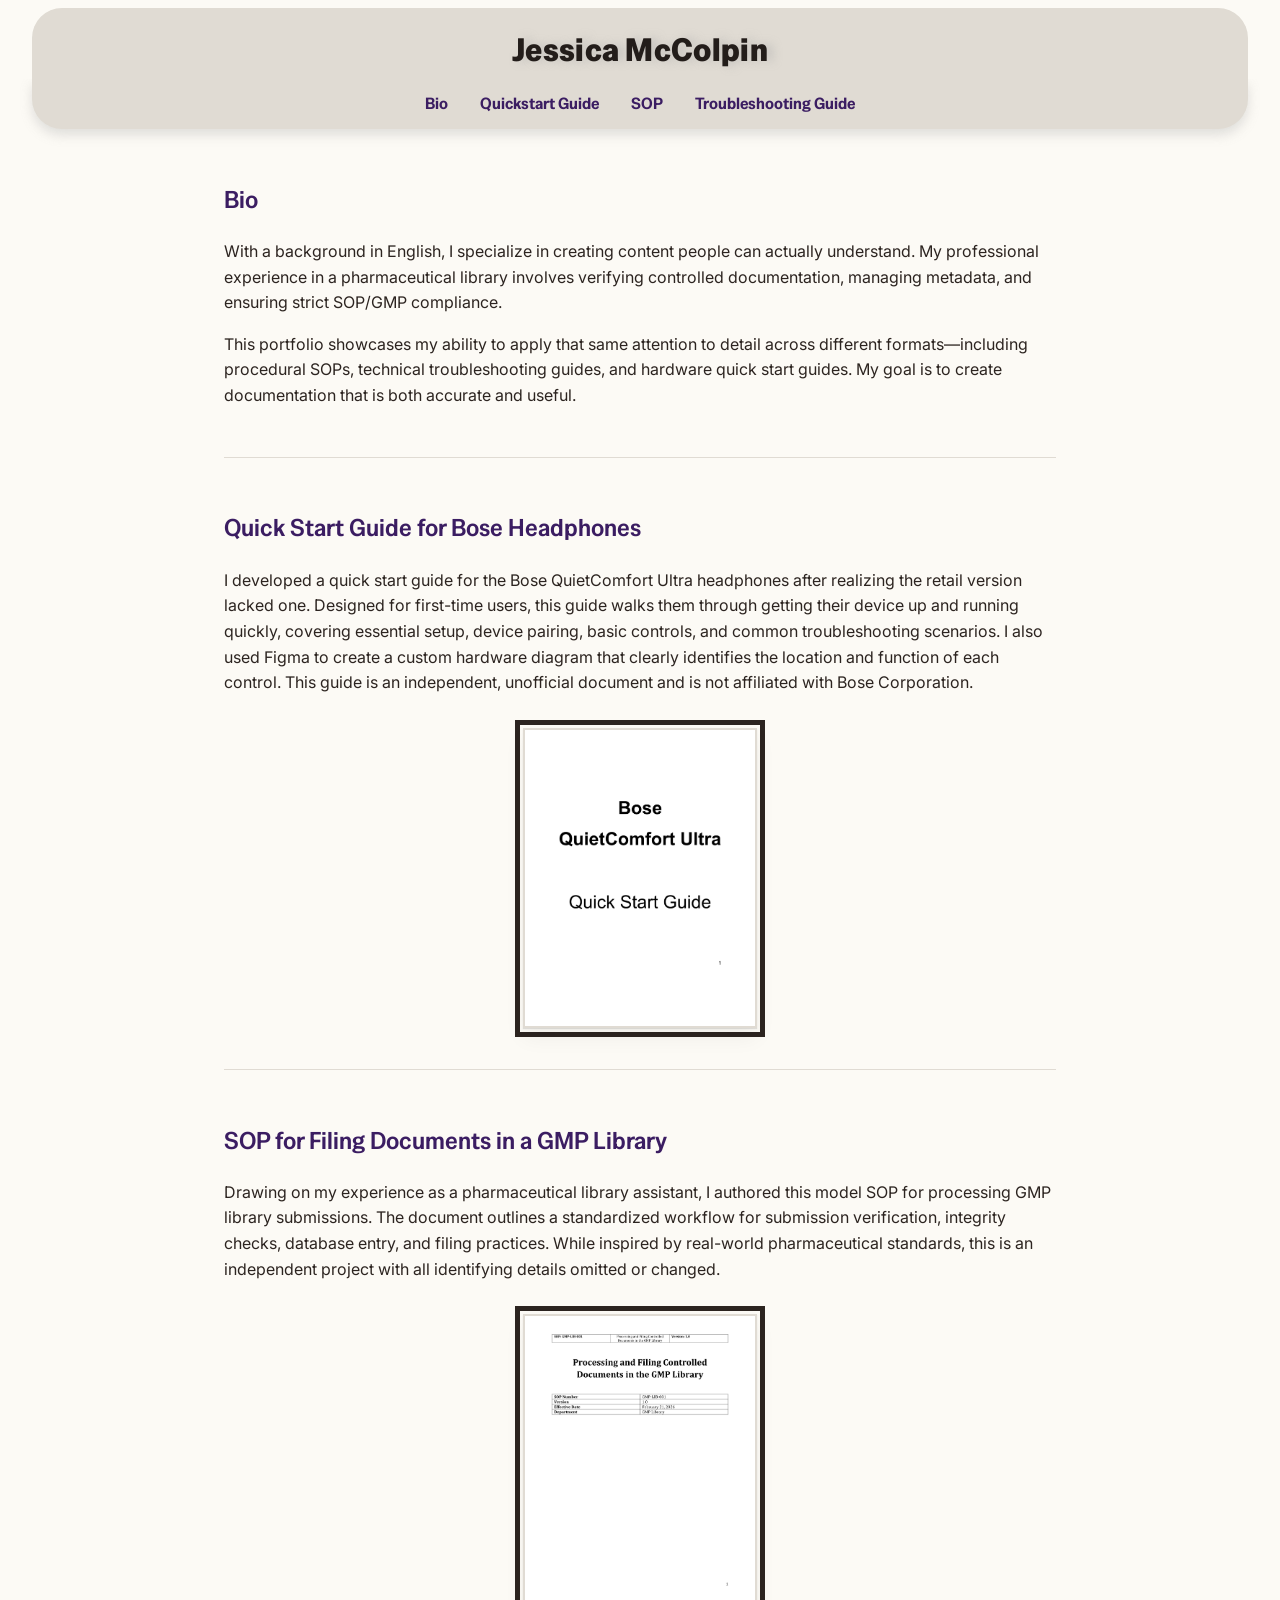
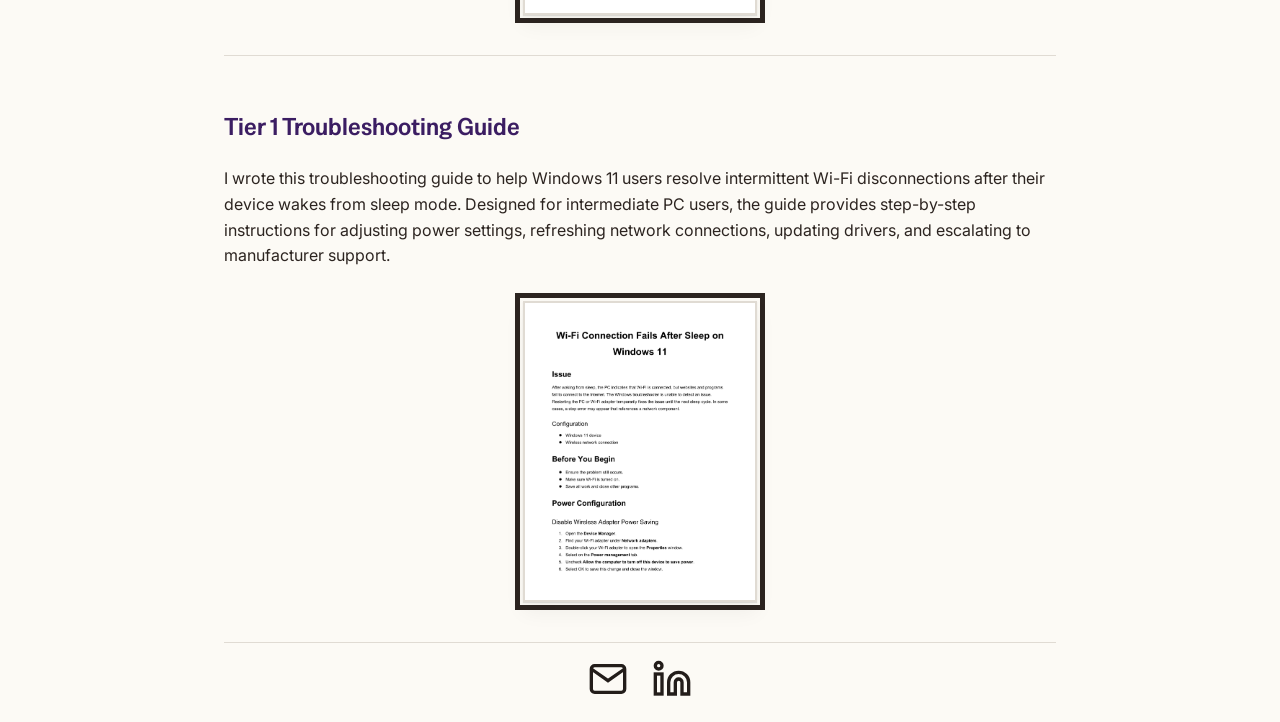
==== index.html @ 19306b47 "finalized header and styling and content" ====
<!doctype html>
<html lang="en">
  <head>
    <meta charset="UTF-8" />
    <meta name="viewport" content="width=device-width, initial-scale=1.0" />
    <link rel="stylesheet" href="styles.css" />
    <link rel="preconnect" href="https://fonts.googleapis.com" />
    <link rel="preconnect" href="https://fonts.gstatic.com" crossorigin />
    <link
      href="https://fonts.googleapis.com/css2?family=Inter:wght@400;700&family=Special+Gothic:wght@400..700&display=swap"
      rel="stylesheet"
    />
    <title>Jessica McColpin | Technical Writing Portfolio</title>
  </head>
  <body>
    <header>
      <h1 id="name-header">Jessica McColpin</h1>
    </header>
    <nav>
      <a class="nav-link" href="#bio">Bio</a>
      <a class="nav-link" href="#quickstart">Quickstart Guide</a>
      <a class="nav-link" href="#sop">SOP</a>
      <a class="nav-link" href="#tech-guide">Troubleshooting Guide</a>
    </nav>
    <main>
      <section id="bio">
        <h2>Bio</h2>
        <p>
          With a background in English, I specialize in creating content people
          can actually understand. My professional experience in a
          pharmaceutical library involves verifying controlled documentation,
          managing metadata, and ensuring strict SOP/GMP compliance.
        </p>
        <p>
          This portfolio showcases my ability to apply that same attention to
          detail across different formats—including procedural SOPs, technical
          troubleshooting guides, and hardware quick start guides. My goal is to
          create documentation that is both accurate and useful.
        </p>
      </section>
      <section id="quickstart">
        <h2>Quick Start Guide for Bose Headphones</h2>
        <p>
          I developed a quick start guide for the Bose QuietComfort Ultra
          headphones after realizing the retail version lacked one. Designed for
          first-time users, this guide walks them through getting their device
          up and running quickly, covering essential setup, device pairing,
          basic controls, and common troubleshooting scenarios. I also used
          Figma to create a custom hardware diagram that clearly identifies the
          location and function of each control. This guide is an independent,
          unofficial document and is not affiliated with Bose Corporation.
        </p>
        <div class="pdf-viewer">
          <a
            href="pdfs/quickstart-guide.pdf"
            target="_blank"
            rel="noopener noreferrer"
          >
            <img
              src="photos/quickstart-pg1-1.png"
              alt="Preview of Bose QuietComfort quick start guide."
            />
          </a>
        </div>
      </section>
      <section id="sop">
        <h2>SOP for Filing Documents in a GMP Library</h2>
        <p>
          Drawing on my experience as a pharmaceutical library assistant, I
          authored this model SOP for processing GMP library submissions. The
          document outlines a standardized workflow for submission verification,
          integrity checks, database entry, and filing practices. While inspired
          by real-world pharmaceutical standards, this is an independent project
          with all identifying details omitted or changed.
        </p>
        <div class="pdf-viewer">
          <a href="pdfs/gmp-sop.pdf" target="_blank" rel="noopener noreferrer">
            <img src="photos/sop-pg1-1.png" alt="Preview of GMP Library SOP." />
          </a>
        </div>
      </section>
      <section id="tech-guide">
        <h2>Tier 1 Troubleshooting Guide</h2>
        <p>
          I wrote this troubleshooting guide to help Windows 11 users resolve
          intermittent Wi-Fi disconnections after their device wakes from sleep
          mode. Designed for intermediate PC users, the guide provides
          step-by-step instructions for adjusting power settings, refreshing
          network connections, updating drivers, and escalating to manufacturer
          support.
        </p>
        <div class="pdf-viewer">
          <a
            href="pdfs/tech-support.pdf"
            target="_blank"
            rel="noopener noreferrer"
          >
            <img
              src="photos/tech-pg1-1.png"
              alt="Preview of Tier 1 Tech Support Guide."
            />
          </a>
        </div>
      </section>
    </main>

    <footer>
      <!-- mail icon -->
      <a
        href="mailto:mcco.jessica@gmail.com"
        aria-label="Send an email"
        title="Send an email"
      >
        <svg
          xmlns="http://www.w3.org/2000/svg"
          width="24"
          height="24"
          viewBox="0 0 24 24"
          class="feather feather-mail"
          fill="none"
          stroke="currentColor"
        >
          <path
            d="M4 4h16c1.1 0 2 .9 2 2v12c0 1.1-.9 2-2 2H4c-1.1 0-2-.9-2-2V6c0-1.1.9-2 2-2z"
          ></path>
          <polyline points="22,6 12,13 2,6"></polyline>
        </svg>
      </a>

      <!-- linkedin icon -->
      <a
        href="https://www.linkedin.com/in/jessica-mccolpin/"
        aria-label="Visit LinkedIn"
        title="Visit LinkedIn"
        rel="noopener noreferrer"
      >
        <svg
          xmlns="http://www.w3.org/2000/svg"
          width="24"
          height="24"
          viewBox="0 0 24 24"
          class="feather feather-linkedin"
          fill="none"
          stroke="currentColor"
        >
          <path
            d="M16 8a6 6 0 0 1 6 6v7h-4v-7a2 2 0 0 0-2-2 2 2 0 0 0-2 2v7h-4v-7a6 6 0 0 1 6-6z"
          ></path>
          <rect x="2" y="9" width="4" height="12"></rect>
          <circle cx="4" cy="4" r="2"></circle>
        </svg>
      </a>
    </footer>
  </body>
</html>
---- styles.css ----
* {
  box-sizing: border-box;
}
html {
  scroll-behavior: smooth;
}
/* accesibility code for reduced motion */
@media (prefers-reduced-motion: reduce) {
  html {
    scroll-behavior: auto;
  }
  *,
  *::before,
  *::after {
    transition-duration: 0.01ms !important;
    animation-duration: 0.01ms !important;
  }
}
body {
  background-color: #fcfaf5;
  color: #2c2420;
  font-family: "Inter", sans-serif;
  line-height: 1.6;
  overflow-x: hidden;
}
header {
  display: flex;
  flex-direction: column;
  align-items: center;
  background-color: #e0dbd3;
  width: 95vw;
  margin: 0 auto;
  padding: 1rem 1rem 0.75rem 1rem;
  border-radius: 30px 30px 0 0;
  max-width: 1400px;
  z-index: 1;
}
nav {
  position: sticky;
  top: 0;
  z-index: 100;
  background-color: #e0dbd3;
  padding: 0.75rem 1rem;
  display: flex;
  gap: 2rem;
  flex-wrap: wrap;
  justify-content: center;
  width: 95vw;
  max-width: 1400px;
  margin: 0 auto;
  border-radius: 0 0 30px 30px;
  box-shadow: 0px 6px 12px rgba(158, 158, 158, 0.3);
  margin-top: -8px;
  clip-path: inset(0 -20px -20px -20px);
}
main {
  display: flex;
  flex-direction: column;
  align-items: center;
  width: 65vw;
  margin: 0 auto;
  max-width: 950px;
}
section {
  width: 100%;
  padding: 2rem 0;
  border-bottom: 1px solid #e0dbd3;
}
h2 {
  color: #3b1d62;
  font-family: "Special Gothic", sans-serif;
  font-weight: 500;
}

.pdf-viewer a {
  display: inline-block; /* This tells the link: "Only be as big as your contents" */
  width: 30%;
  line-height: 0; /* Removes the tiny ghost gap often found under images */
  border: 5px solid #2c2420;
  padding: 0.2em;
  transition: border-color 0.37s linear;
  min-width: 200px;
  max-width: 400px;
  cursor: pointer;
}

.pdf-viewer a:hover {
  border: 5px solid #5f2f9d;
}

.pdf-viewer img {
  /* 100% of parent a */
  width: 100%;
  height: auto;
  border: 2px solid #e0dbd3;
  box-shadow:
    0 1px 1px rgba(0, 0, 0, 0.1),
    0 10px 20px rgba(0, 0, 0, 0.05);
  transition: opacity 0.37s linear;
}
.pdf-viewer a:hover img {
  opacity: 0.6; /* Lightens it (0.0 is invisible, 1.0 is full) */
}

.pdf-viewer {
  display: flex;
  flex-direction: column;
  align-items: center;
  width: 100%;
  margin-top: 1.5rem;
}

#name-header {
  color: hsl(20, 15%, 12%);
  font-family: "Special Gothic", sans-serif;
  letter-spacing: 0.01em;
  text-shadow: 6px 0 9px rgba(174, 174, 174, 0.5);
  margin: 0;
}
.nav-link {
  font-family: "Special Gothic", sans-serif;
  color: #3b1d62;
  text-decoration: none;
  font-weight: 600;
  transition: color 0.15s linear;
}
.nav-link:hover {
  color: #5f2f9d;
}

p {
  font-family: "Inter", sans-serif;
  color: #2c2420;
}

footer {
  display: flex;
  align-items: center;
  gap: 1.5rem;
  flex-wrap: wrap;
  justify-content: center;
  margin: 1rem;
}

svg {
  width: 40px;
  height: 40px;
  stroke-width: 2;
}

footer a {
  color: hsl(20, 15%, 12%);
  transition: color 0.15s linear;
}
footer a:hover {
  color: #5f2f9d;
}
.nav-link:focus-visible,
.pdf-viewer a:focus-visible,
footer a:focus-visible {
  outline: 2px solid #5f2f9d;
  outline-offset: 2px;
}

/* smaller screens - not mobile */
@media (max-width: 800px) {
  svg {
    width: 26px;
    height: 26px;
  }
}
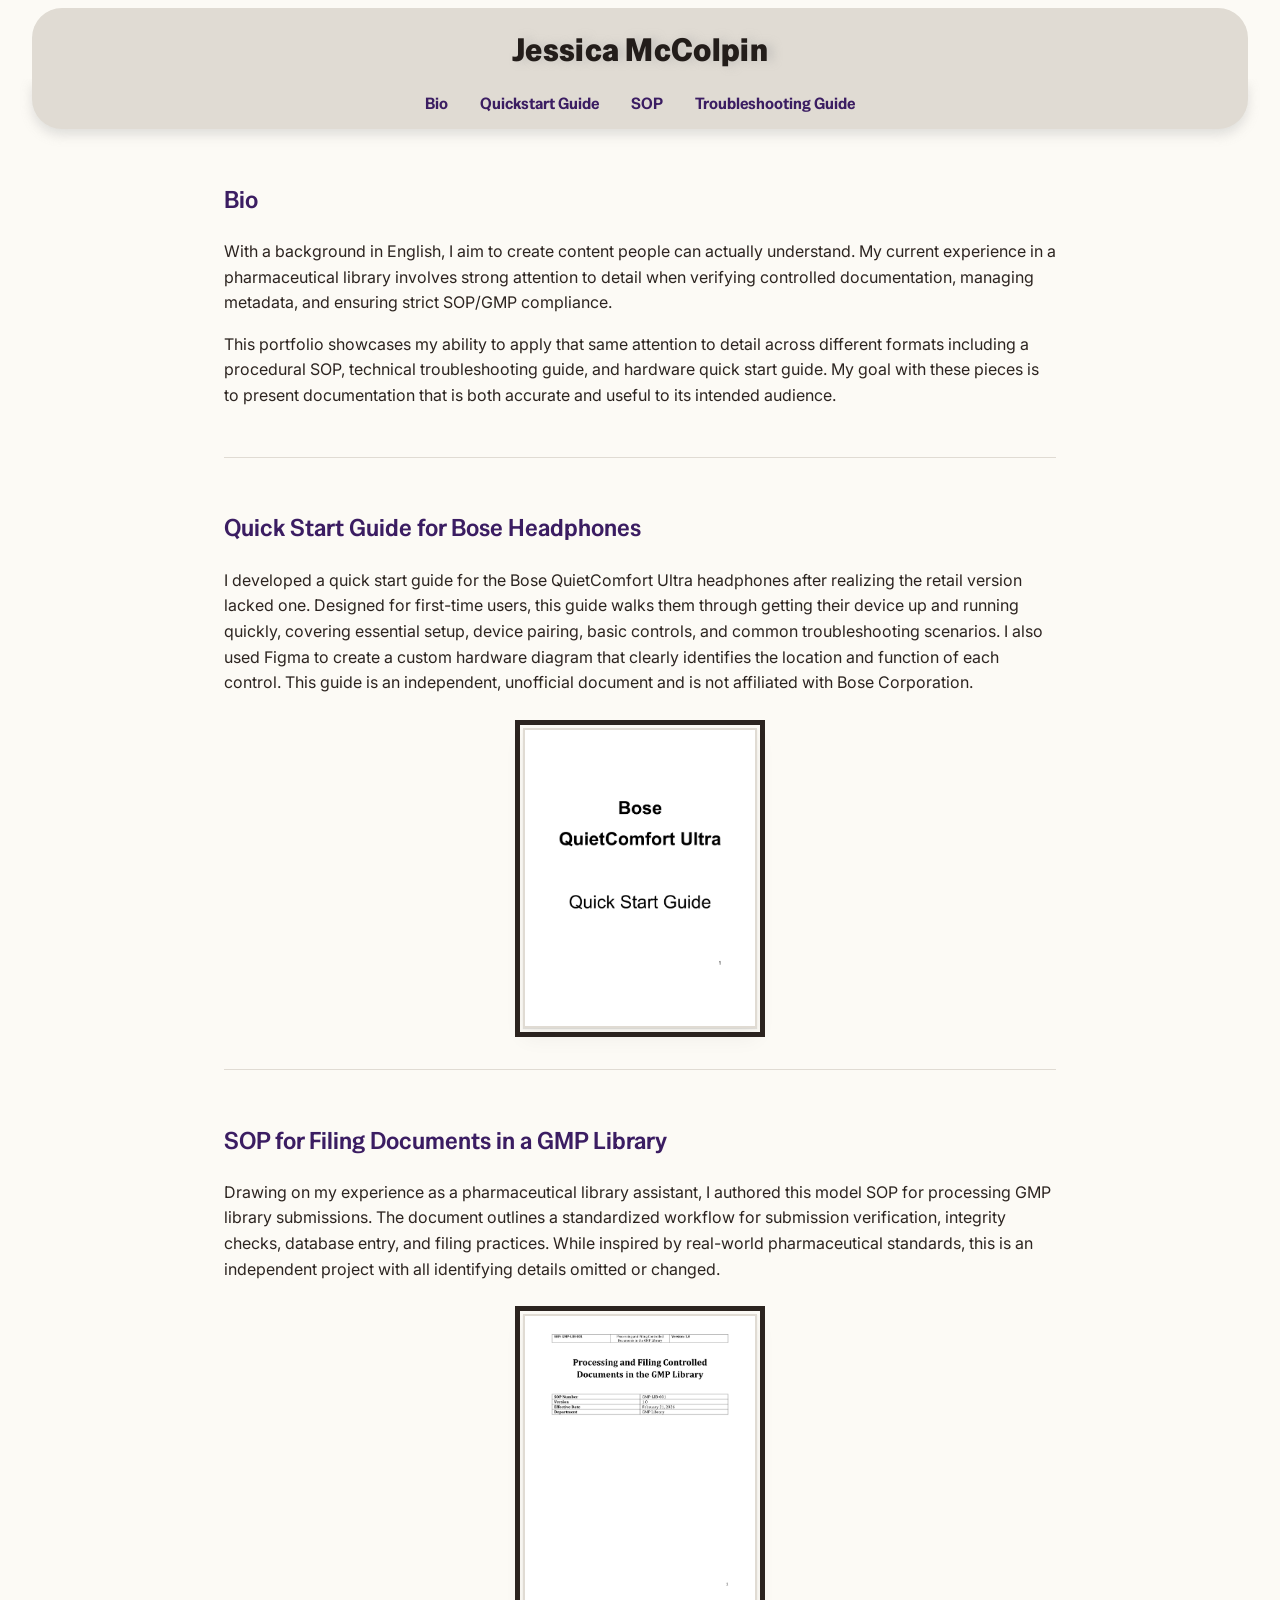
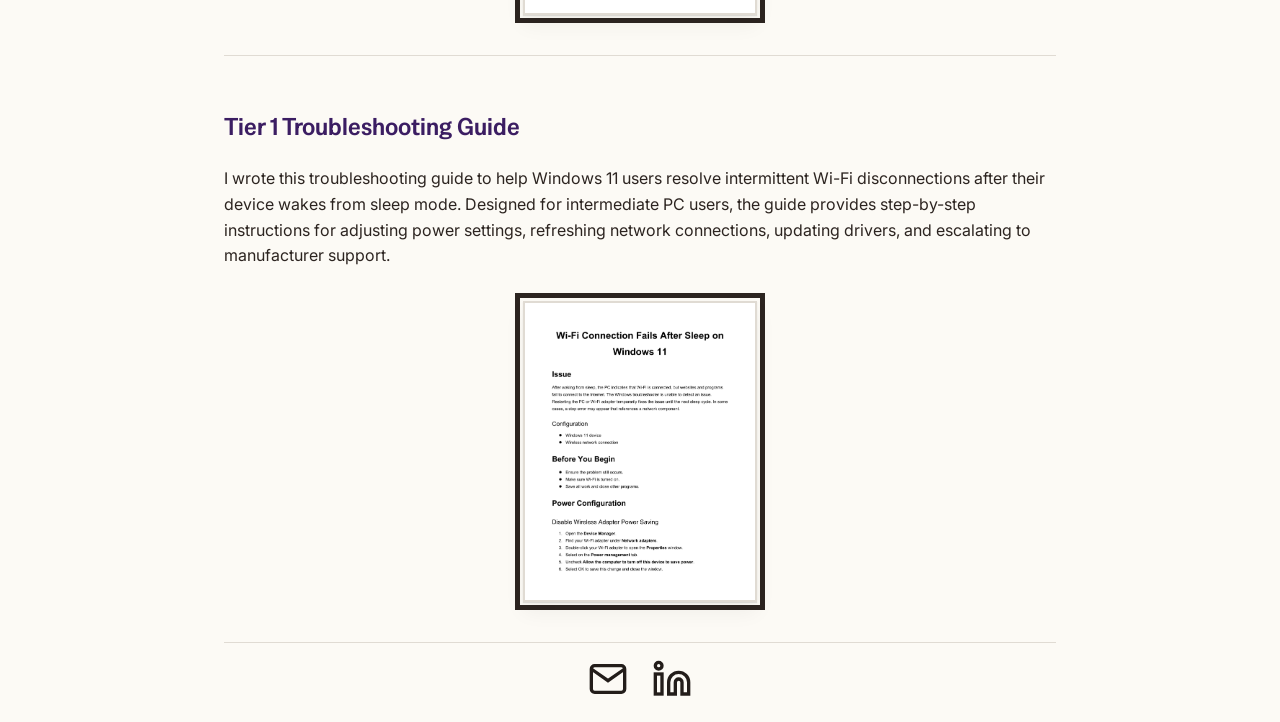
==== commit 2c7dca02: "bio updates" ====
--- a/index.html
+++ b/index.html
@@ -11,6 +11,7 @@
       rel="stylesheet"
     />
     <title>Jessica McColpin | Technical Writing Portfolio</title>
+    <meta name="robots" content="noindex, nofollow" />
   </head>
   <body>
     <header>
@@ -26,16 +27,18 @@
       <section id="bio">
         <h2>Bio</h2>
         <p>
-          With a background in English, I specialize in creating content people
-          can actually understand. My professional experience in a
-          pharmaceutical library involves verifying controlled documentation,
-          managing metadata, and ensuring strict SOP/GMP compliance.
+          With a background in English, I aim to create content people can
+          actually understand. My current experience in a pharmaceutical library
+          involves strong attention to detail when verifying controlled
+          documentation, managing metadata, and ensuring strict SOP/GMP
+          compliance.
         </p>
         <p>
           This portfolio showcases my ability to apply that same attention to
-          detail across different formats—including procedural SOPs, technical
-          troubleshooting guides, and hardware quick start guides. My goal is to
-          create documentation that is both accurate and useful.
+          detail across different formats including a procedural SOP, technical
+          troubleshooting guide, and hardware quick start guide. My goal with
+          these pieces is to present documentation that is both accurate and
+          useful to its intended audience.
         </p>
       </section>
       <section id="quickstart">
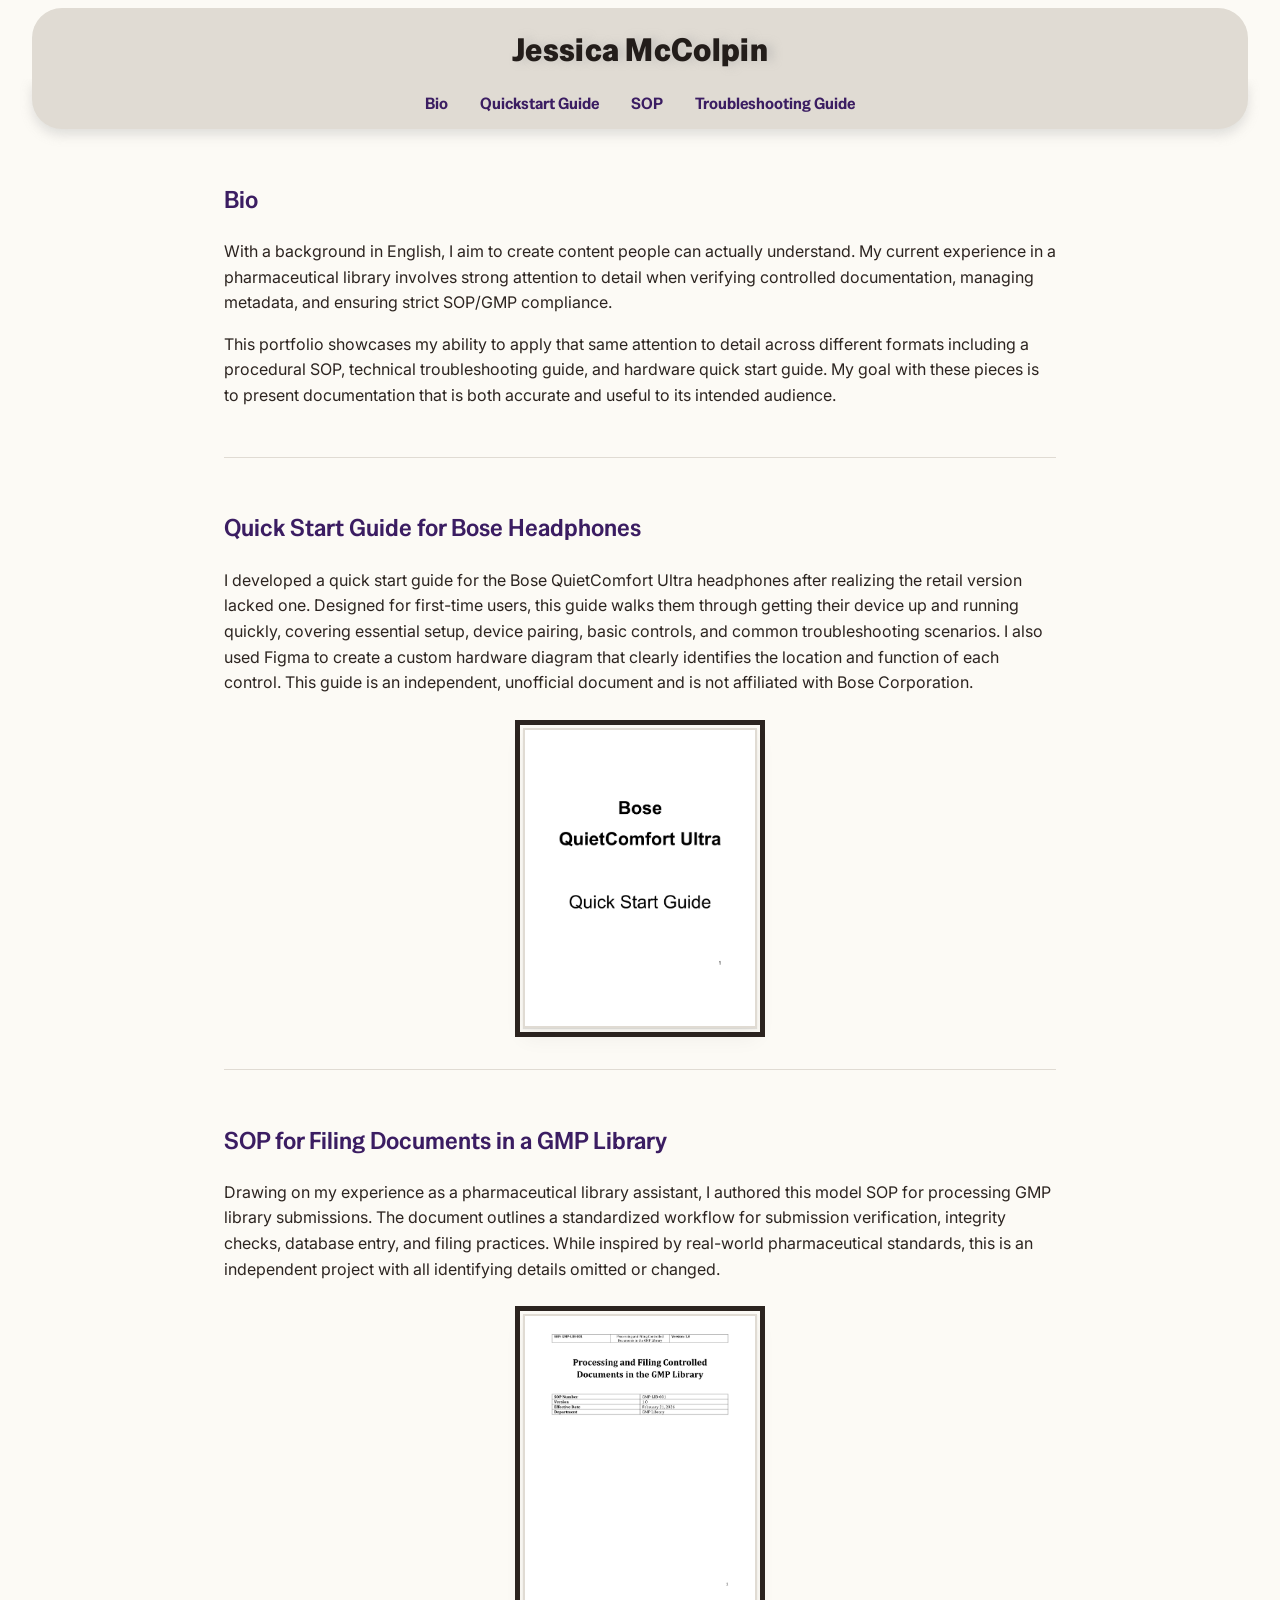
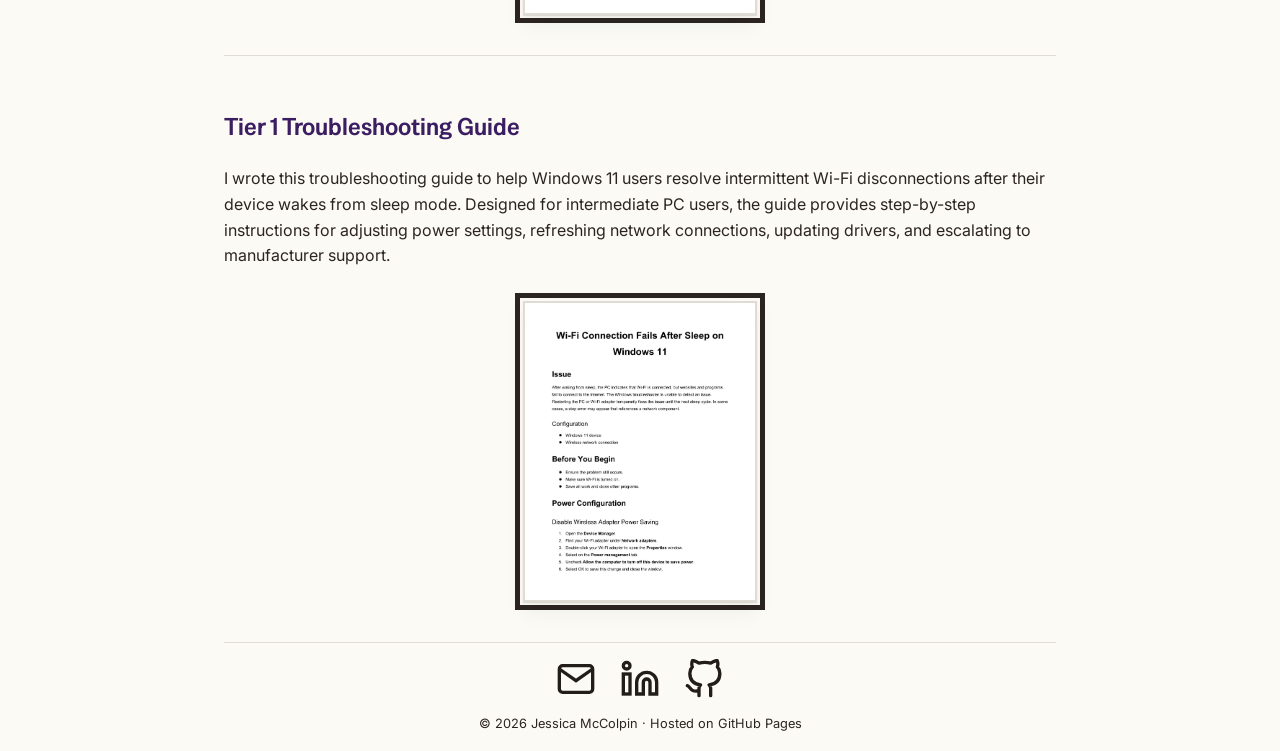
==== commit ecbb5fa3: "added github link and updated footer" ====
--- a/index.html
+++ b/index.html
@@ -108,51 +108,82 @@
     </main>
 
     <footer>
-      <!-- mail icon -->
-      <a
-        href="mailto:mcco.jessica@gmail.com"
-        aria-label="Send an email"
-        title="Send an email"
-      >
-        <svg
-          xmlns="http://www.w3.org/2000/svg"
-          width="24"
-          height="24"
-          viewBox="0 0 24 24"
-          class="feather feather-mail"
-          fill="none"
-          stroke="currentColor"
+      <div class="footer-icons">
+        <!-- mail icon -->
+        <a
+          href="mailto:mcco.jessica@gmail.com"
+          aria-label="Send an email"
+          title="Send an email"
         >
-          <path
-            d="M4 4h16c1.1 0 2 .9 2 2v12c0 1.1-.9 2-2 2H4c-1.1 0-2-.9-2-2V6c0-1.1.9-2 2-2z"
-          ></path>
-          <polyline points="22,6 12,13 2,6"></polyline>
-        </svg>
-      </a>
+          <svg
+            xmlns="http://www.w3.org/2000/svg"
+            width="24"
+            height="24"
+            viewBox="0 0 24 24"
+            class="feather feather-mail"
+            fill="none"
+            stroke="currentColor"
+          >
+            <path
+              d="M4 4h16c1.1 0 2 .9 2 2v12c0 1.1-.9 2-2 2H4c-1.1 0-2-.9-2-2V6c0-1.1.9-2 2-2z"
+            ></path>
+            <polyline points="22,6 12,13 2,6"></polyline>
+          </svg>
+        </a>
 
-      <!-- linkedin icon -->
-      <a
-        href="https://www.linkedin.com/in/jessica-mccolpin/"
-        aria-label="Visit LinkedIn"
-        title="Visit LinkedIn"
-        rel="noopener noreferrer"
-      >
-        <svg
-          xmlns="http://www.w3.org/2000/svg"
-          width="24"
-          height="24"
-          viewBox="0 0 24 24"
-          class="feather feather-linkedin"
-          fill="none"
-          stroke="currentColor"
+        <!-- linkedin icon -->
+        <a
+          href="https://www.linkedin.com/in/jessica-mccolpin/"
+          aria-label="Visit LinkedIn"
+          title="Visit LinkedIn"
+          rel="noopener noreferrer"
+          target="_blank"
         >
-          <path
-            d="M16 8a6 6 0 0 1 6 6v7h-4v-7a2 2 0 0 0-2-2 2 2 0 0 0-2 2v7h-4v-7a6 6 0 0 1 6-6z"
-          ></path>
-          <rect x="2" y="9" width="4" height="12"></rect>
-          <circle cx="4" cy="4" r="2"></circle>
-        </svg>
-      </a>
+          <svg
+            xmlns="http://www.w3.org/2000/svg"
+            width="24"
+            height="24"
+            viewBox="0 0 24 24"
+            class="feather feather-linkedin"
+            fill="none"
+            stroke="currentColor"
+          >
+            <path
+              d="M16 8a6 6 0 0 1 6 6v7h-4v-7a2 2 0 0 0-2-2 2 2 0 0 0-2 2v7h-4v-7a6 6 0 0 1 6-6z"
+            ></path>
+            <rect x="2" y="9" width="4" height="12"></rect>
+            <circle cx="4" cy="4" r="2"></circle>
+          </svg>
+        </a>
+        <!-- github icon -->
+        <a
+          href="https://github.com/jm-516"
+          aria-label="Visit GitHub"
+          title="Visit GitHub"
+          rel="noopener noreferrer"
+          target="_blank"
+        >
+          <svg
+            xmlns="http://www.w3.org/2000/svg"
+            width="24"
+            height="24"
+            viewBox="0 0 24 24"
+            fill="none"
+            stroke="currentColor"
+            stroke-width="2"
+            stroke-linecap="round"
+            stroke-linejoin="round"
+            class="feather feather-github"
+          >
+            <path
+              d="M9 19c-5 1.5-5-2.5-7-3m14 6v-3.87a3.37 3.37 0 0 0-.94-2.61c3.14-.35 6.44-1.54 6.44-7A5.44 5.44 0 0 0 20 4.77 5.07 5.07 0 0 0 19.91 1S18.73.65 16 2.48a13.38 13.38 0 0 0-7 0C6.27.65 5.09 1 5.09 1A5.07 5.07 0 0 0 5 4.77a5.44 5.44 0 0 0-1.5 3.78c0 5.42 3.3 6.61 6.44 7A3.37 3.37 0 0 0 9 18.13V22"
+            ></path>
+          </svg>
+        </a>
+      </div>
+      <p class="footer-text">
+        © 2026 Jessica McColpin · Hosted on GitHub Pages
+      </p>
     </footer>
   </body>
 </html>
--- a/styles.css
+++ b/styles.css
@@ -135,11 +135,22 @@
 
 footer {
   display: flex;
+  flex-direction: column;
   align-items: center;
-  gap: 1.5rem;
   flex-wrap: wrap;
   justify-content: center;
   margin: 1rem;
+  gap: 0.5rem;
+}
+.footer-icons {
+  display: flex;
+  gap: 1.5rem;
+  align-items: center;
+}
+.footer-text {
+  font-size: 0.8rem;
+  color: #2c2420;
+  margin: 0;
 }
 
 svg {
@@ -155,6 +166,7 @@
 footer a:hover {
   color: #5f2f9d;
 }
+/* accesibility highlights */
 .nav-link:focus-visible,
 .pdf-viewer a:focus-visible,
 footer a:focus-visible {
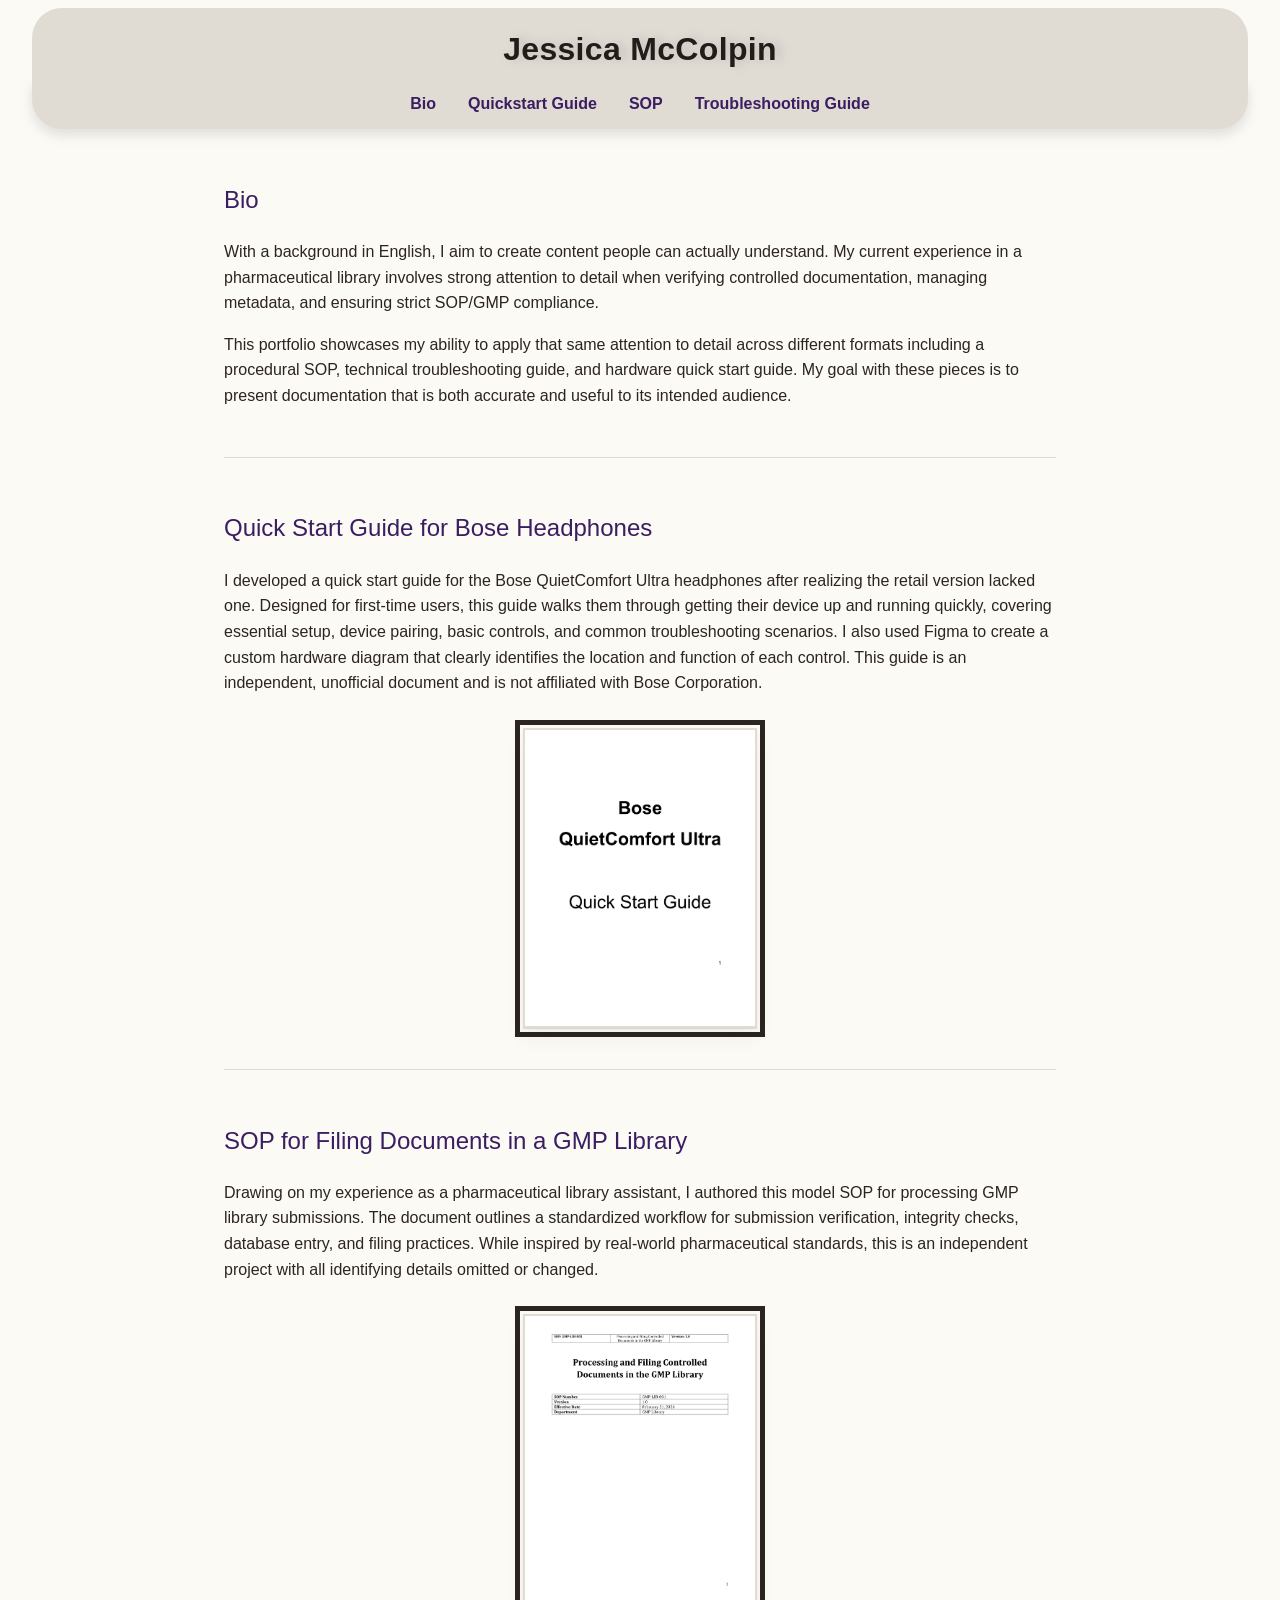
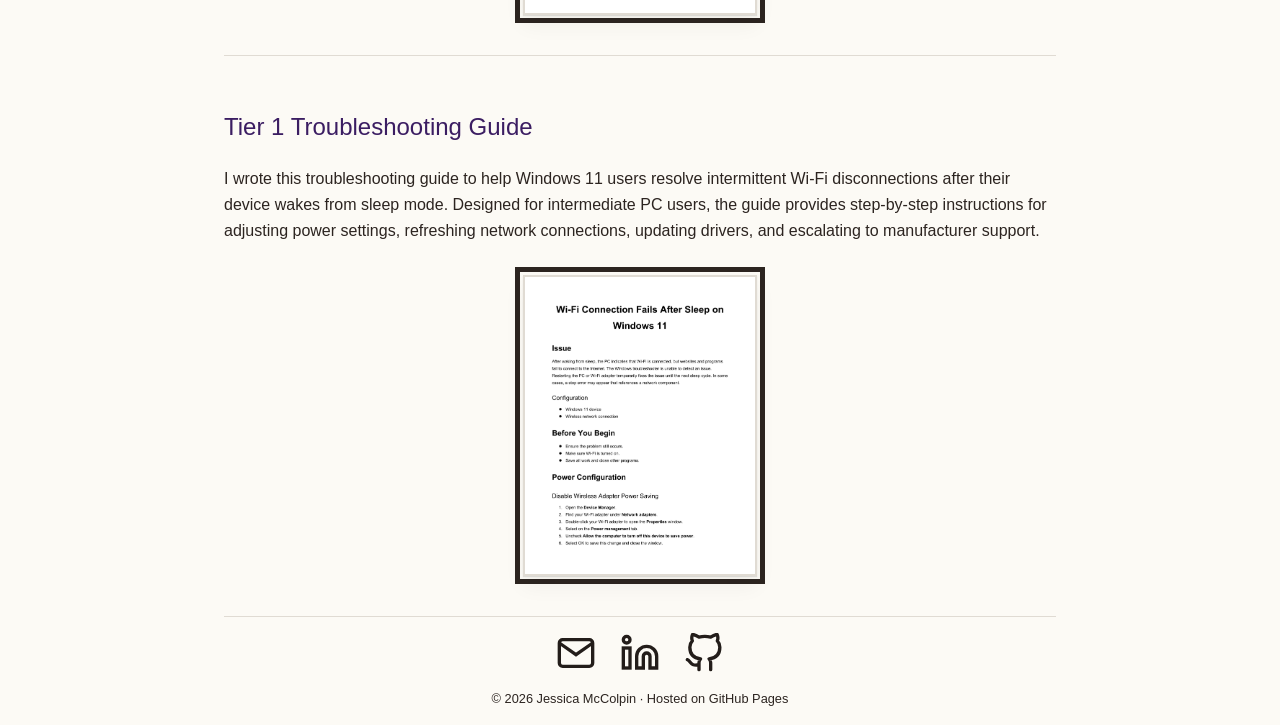
==== commit 21b82990: "modifying contact page" ====
--- a/index.html
+++ b/index.html
@@ -6,7 +6,7 @@
     <link rel="stylesheet" href="styles.css" />
     <link rel="preconnect" href="https://fonts.googleapis.com" />
     <link rel="preconnect" href="https://fonts.gstatic.com" crossorigin />
-    <link
+    <links
       href="https://fonts.googleapis.com/css2?family=Inter:wght@400;700&family=Special+Gothic:wght@400..700&display=swap"
       rel="stylesheet"
     />
--- a/styles.css
+++ b/styles.css
@@ -181,3 +181,33 @@
     height: 26px;
   }
 }
+
+/* contact form stuff */
+form {
+  display: flex;
+  flex-direction: column;
+  align-items: center;
+  padding-top: 3rem;
+  padding-bottom: 4rem;
+  border-bottom: 1px solid #e0dbd3;
+  width: 65vw;
+}
+
+.contact-form input {
+  margin: 1rem;
+}
+.contact-form button {
+  margin: 1rem;
+}
+label {
+  width: 200px;
+  display: inline-block;
+  vertical-align: top;
+}
+form input,
+form textarea {
+  width: 200px;
+}
+form textarea {
+  display: inline-block;
+}
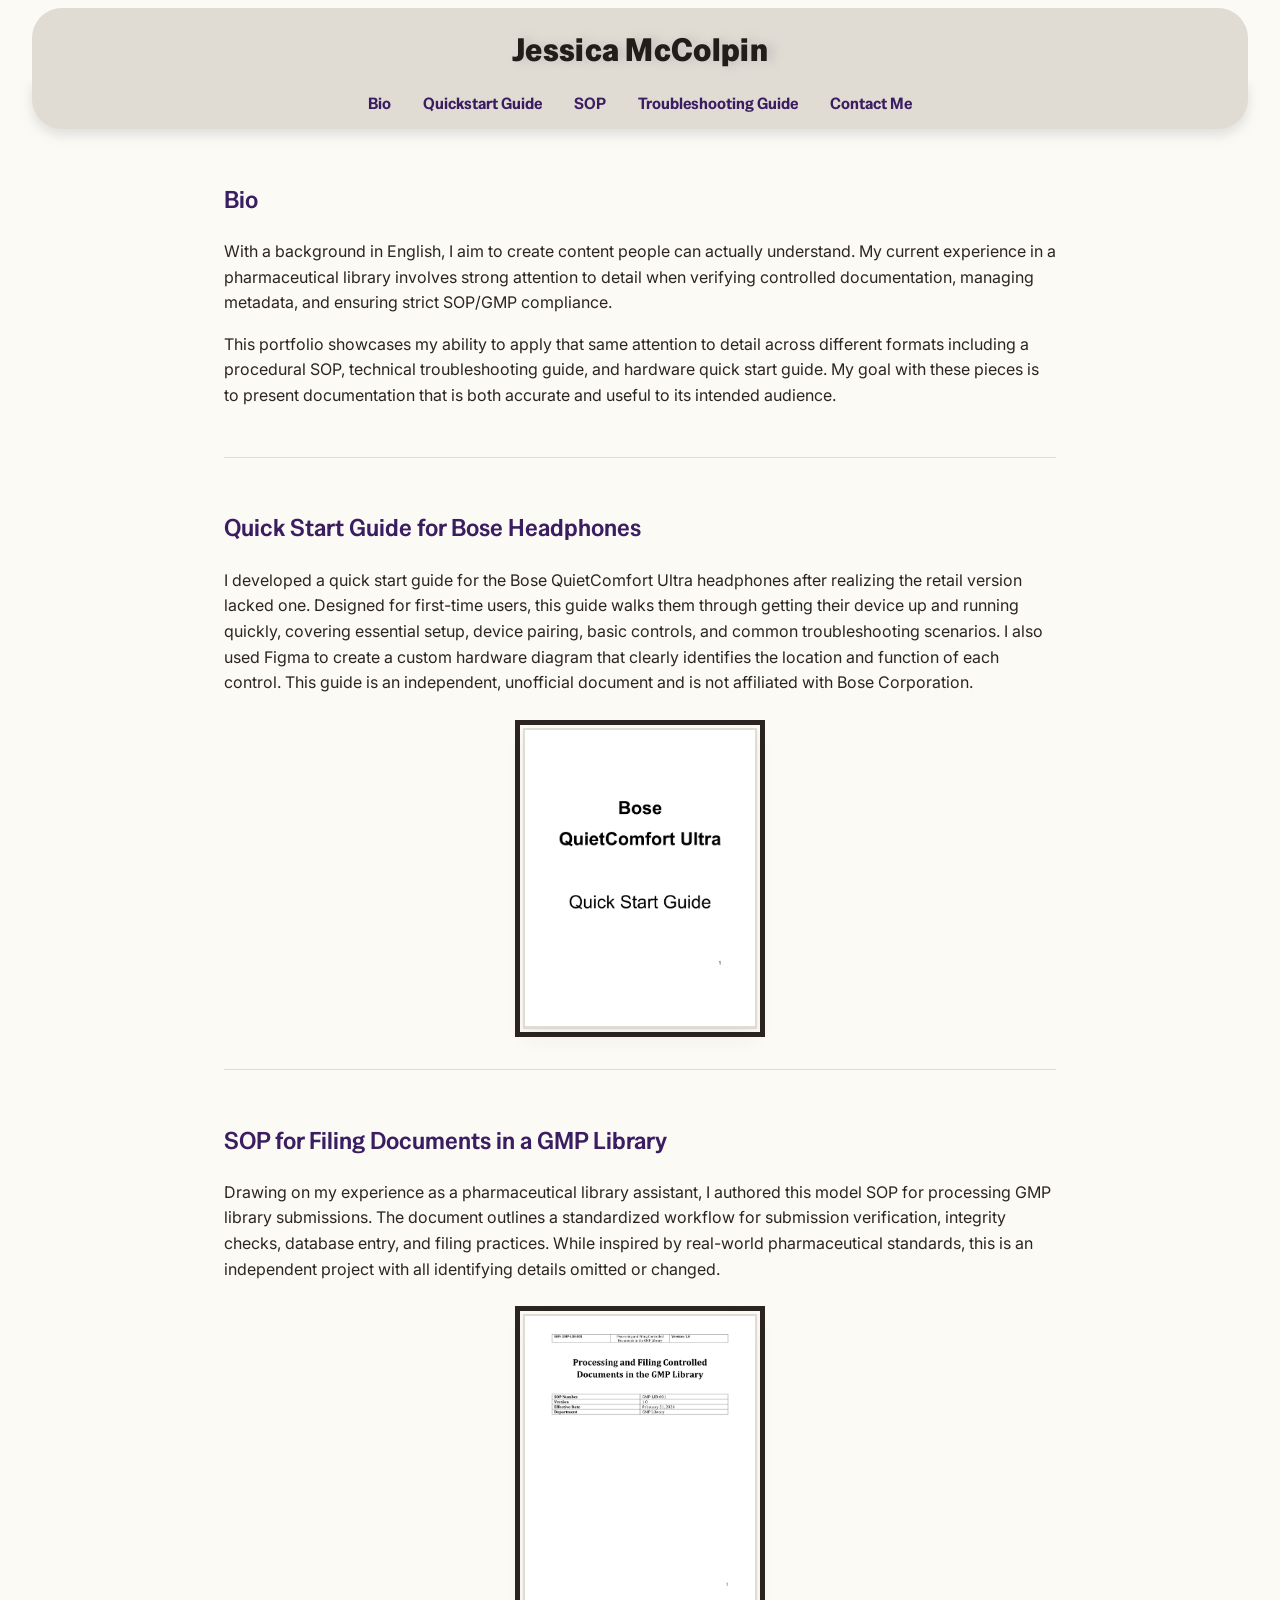
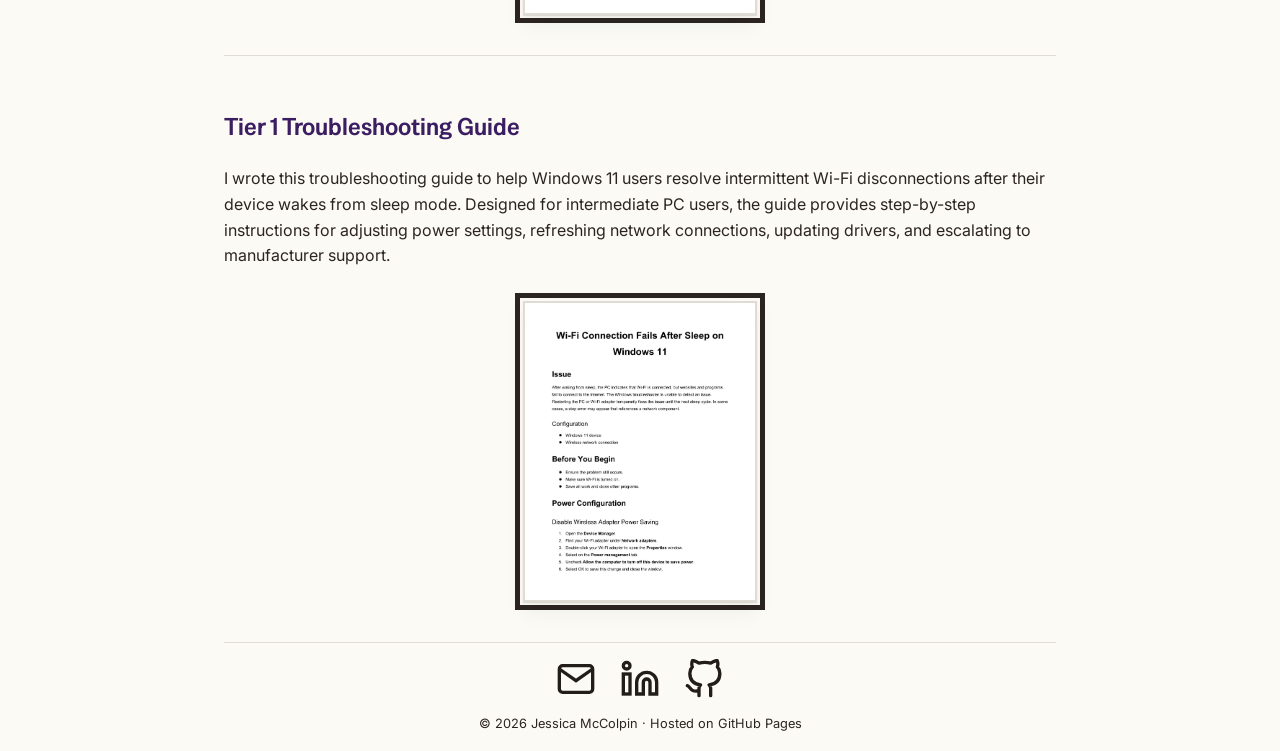
==== commit 343c7d85: "finalized contact page" ====
--- a/index.html
+++ b/index.html
@@ -6,7 +6,7 @@
     <link rel="stylesheet" href="styles.css" />
     <link rel="preconnect" href="https://fonts.googleapis.com" />
     <link rel="preconnect" href="https://fonts.gstatic.com" crossorigin />
-    <links
+    <link
       href="https://fonts.googleapis.com/css2?family=Inter:wght@400;700&family=Special+Gothic:wght@400..700&display=swap"
       rel="stylesheet"
     />
@@ -22,6 +22,7 @@
       <a class="nav-link" href="#quickstart">Quickstart Guide</a>
       <a class="nav-link" href="#sop">SOP</a>
       <a class="nav-link" href="#tech-guide">Troubleshooting Guide</a>
+      <a class="nav-link" href="contact.html">Contact Me</a>
     </nav>
     <main>
       <section id="bio">
@@ -110,11 +111,7 @@
     <footer>
       <div class="footer-icons">
         <!-- mail icon -->
-        <a
-          href="mailto:mcco.jessica@gmail.com"
-          aria-label="Send an email"
-          title="Send an email"
-        >
+        <a href="contact.html" aria-label="Contact me" title="Contact me">
           <svg
             xmlns="http://www.w3.org/2000/svg"
             width="24"
--- a/styles.css
+++ b/styles.css
@@ -16,6 +16,7 @@
     animation-duration: 0.01ms !important;
   }
 }
+
 body {
   background-color: #fcfaf5;
   color: #2c2420;
@@ -174,6 +175,12 @@
   outline-offset: 2px;
 }
 
+input:focus,
+textarea:focus {
+  outline: 2px solid #5f2f9d;
+  outline-offset: 2px;
+}
+
 /* smaller screens - not mobile */
 @media (max-width: 800px) {
   svg {
@@ -186,28 +193,50 @@
 form {
   display: flex;
   flex-direction: column;
-  align-items: center;
-  padding-top: 3rem;
-  padding-bottom: 4rem;
-  border-bottom: 1px solid #e0dbd3;
-  width: 65vw;
-}
-
-.contact-form input {
-  margin: 1rem;
-}
-.contact-form button {
-  margin: 1rem;
-}
+  padding: 2em;
+  width: 100%;
+  align-items: center;
+}
+
 label {
-  width: 200px;
+  margin-right: 1rem;
+  vertical-align: top;
   display: inline-block;
-  vertical-align: top;
-}
-form input,
-form textarea {
-  width: 200px;
-}
-form textarea {
-  display: inline-block;
-}
+  min-width: 100px;
+  font-size: 1.2rem;
+}
+
+button[type="submit"] {
+  margin: 1.5em auto 0 auto;
+  font-size: 1.2rem;
+  background-color: #231d1a;
+  color: white;
+  padding: 0.3em 0.6em;
+  cursor: pointer;
+  transition: background-color 0.37s linear;
+  border: none;
+}
+button[type="submit"]:hover {
+  background-color: #5f2f9d;
+}
+
+.form-input {
+  padding: 0.5rem;
+}
+
+input,
+textarea {
+  min-width: 240px;
+  margin: 0;
+  font-size: 1.2rem;
+  border: 1px solid #231d1a;
+}
+
+input {
+  min-height: 1.5em;
+}
+
+textarea {
+  min-height: 7em;
+  max-width: 70%;
+}
